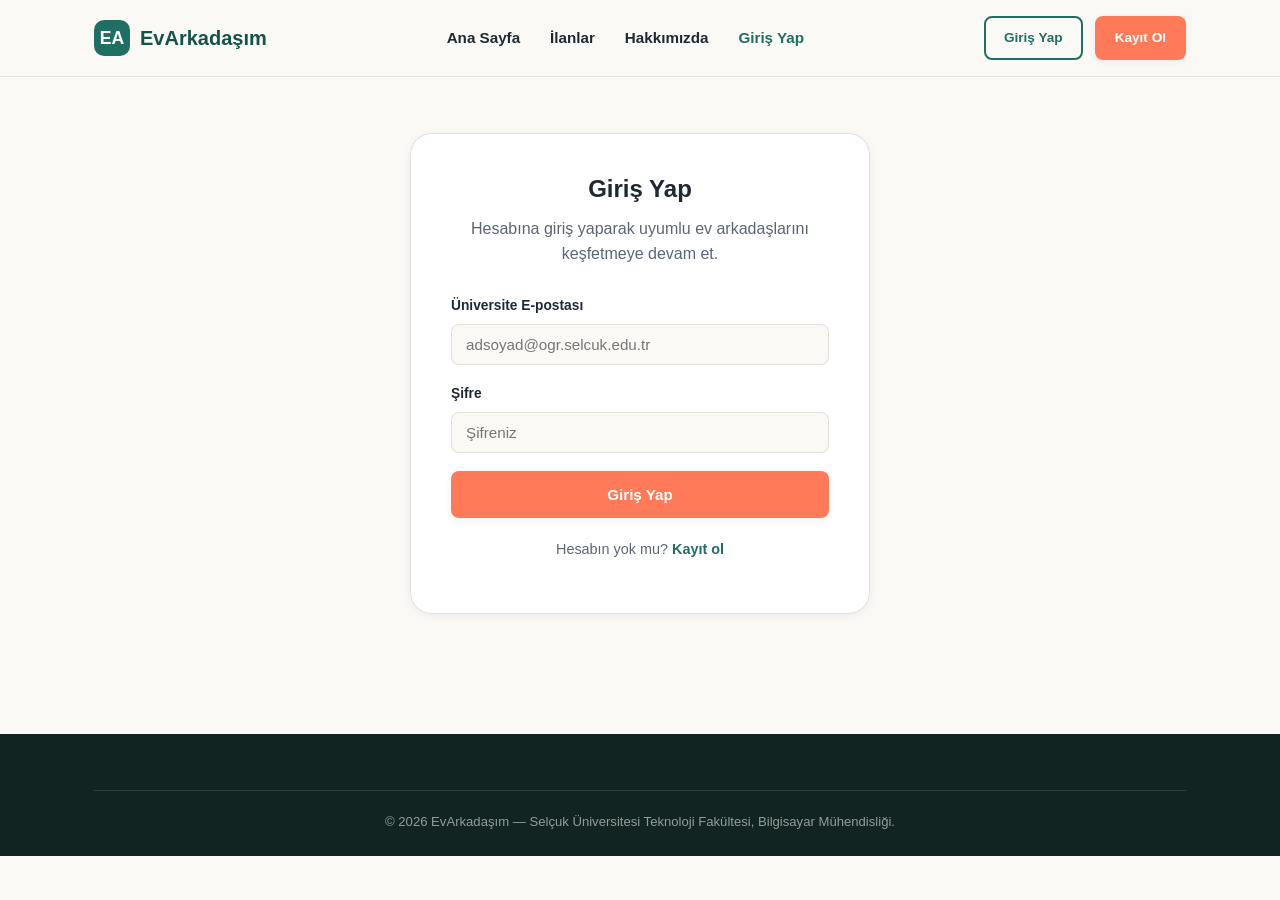
==== giris.html @ b9b1601d "First commit" ====
<!DOCTYPE html>
<html lang="tr">
<head>
<meta charset="UTF-8">
<meta name="viewport" content="width=device-width, initial-scale=1.0">
<title>Giriş Yap | EvArkadaşım</title>
<link rel="stylesheet" href="css/style.css">
</head>
<body>

<header class="site-header">
  <nav class="nav">
    <a href="index.html" class="brand">
      <span class="logo-mark">EA</span>
      EvArkadaşım
    </a>
    <button class="nav-toggle" aria-label="Menüyü aç">☰</button>
    <ul class="nav-links">
      <li><a href="index.html">Ana Sayfa</a></li>
      <li><a href="ilanlar.html">İlanlar</a></li>
      <li><a href="hakkimizda.html">Hakkımızda</a></li>
      <li><a href="giris.html" class="active">Giriş Yap</a></li>
    </ul>
    <div class="nav-actions">
      <a href="giris.html" class="btn btn-outline btn-sm">Giriş Yap</a>
      <a href="kayit.html" class="btn btn-primary btn-sm">Kayıt Ol</a>
    </div>
  </nav>
</header>

<main class="auth-wrap container">
  <div class="auth-card">
    <h1>Giriş Yap</h1>
    <p class="lead">Hesabına giriş yaparak uyumlu ev arkadaşlarını keşfetmeye devam et.</p>

    <form id="giris-form">
      <div class="form-field">
        <label for="eposta">Üniversite E-postası</label>
        <input type="email" id="eposta" required placeholder="adsoyad@ogr.selcuk.edu.tr">
      </div>
      <div class="form-field">
        <label for="sifre">Şifre</label>
        <input type="password" id="sifre" required placeholder="Şifreniz">
      </div>
      <button type="submit" class="btn btn-primary btn-block">Giriş Yap</button>
    </form>

    <p class="form-footer-text">Hesabın yok mu? <a href="kayit.html">Kayıt ol</a></p>
  </div>
</main>

<footer class="site-footer">
  <div class="container">
    <div class="footer-bottom">
      © 2026 EvArkadaşım — Selçuk Üniversitesi Teknoloji Fakültesi, Bilgisayar Mühendisliği.
    </div>
  </div>
</footer>

<script src="js/main.js"></script>
<script>
  document.getElementById("giris-form").addEventListener("submit", (e) => {
    e.preventDefault();
    alert("Prototip aşamasındayız: giriş işlemi, backend geliştirmesi tamamlandığında aktif olacaktır.");
  });
</script>
</body>
</html>
---- css/style.css ----
/* ===== Değişkenler ===== */
:root {
  --color-primary: #1f6f63;
  --color-primary-dark: #15524a;
  --color-primary-light: #e3f1ee;
  --color-accent: #ff7a59;
  --color-accent-dark: #e8613f;
  --color-bg: #faf9f6;
  --color-surface: #ffffff;
  --color-text: #1f2933;
  --color-text-muted: #5b6672;
  --color-border: #e3e0da;
  --radius-sm: 8px;
  --radius-md: 14px;
  --radius-lg: 22px;
  --shadow-sm: 0 2px 8px rgba(31, 41, 51, 0.06);
  --shadow-md: 0 8px 24px rgba(31, 41, 51, 0.10);
  --container-width: 1140px;
  --font-main: "Segoe UI", -apple-system, BlinkMacSystemFont, "Poppins", Roboto, sans-serif;
}

* { box-sizing: border-box; }

html { scroll-behavior: smooth; }

body {
  margin: 0;
  font-family: var(--font-main);
  background: var(--color-bg);
  color: var(--color-text);
  line-height: 1.6;
  -webkit-font-smoothing: antialiased;
}

img { max-width: 100%; display: block; }

a { color: inherit; text-decoration: none; }

ul { margin: 0; padding: 0; list-style: none; }

.container {
  width: 100%;
  max-width: var(--container-width);
  margin: 0 auto;
  padding: 0 24px;
}

h1, h2, h3, h4 { margin: 0 0 12px; line-height: 1.25; font-weight: 700; }
p { margin: 0 0 12px; color: var(--color-text-muted); }

.section { padding: 72px 0; }
.section-tight { padding: 40px 0; }
.section-title { text-align: center; max-width: 640px; margin: 0 auto 48px; }
.section-title h2 { font-size: 2rem; color: var(--color-text); }
.section-title p { font-size: 1.05rem; }

.eyebrow {
  display: inline-block;
  font-size: 0.78rem;
  font-weight: 700;
  letter-spacing: 0.06em;
  text-transform: uppercase;
  color: var(--color-primary);
  background: var(--color-primary-light);
  padding: 6px 14px;
  border-radius: 999px;
  margin-bottom: 14px;
}

/* ===== Butonlar ===== */
.btn {
  display: inline-flex;
  align-items: center;
  justify-content: center;
  gap: 8px;
  padding: 13px 26px;
  border-radius: var(--radius-sm);
  font-weight: 600;
  font-size: 0.95rem;
  border: 2px solid transparent;
  cursor: pointer;
  transition: transform 0.15s ease, box-shadow 0.15s ease, background 0.15s ease;
  white-space: nowrap;
}
.btn:hover { transform: translateY(-2px); }
.btn-primary { background: var(--color-accent); color: #fff; box-shadow: var(--shadow-sm); }
.btn-primary:hover { background: var(--color-accent-dark); box-shadow: var(--shadow-md); }
.btn-outline { background: transparent; border-color: var(--color-primary); color: var(--color-primary); }
.btn-outline:hover { background: var(--color-primary); color: #fff; }
.btn-ghost { background: var(--color-primary-light); color: var(--color-primary-dark); }
.btn-ghost:hover { background: #d4e9e4; }
.btn-block { width: 100%; }
.btn-sm { padding: 9px 18px; font-size: 0.85rem; }

/* ===== Header ===== */
.site-header {
  position: sticky;
  top: 0;
  z-index: 100;
  background: rgba(250, 249, 246, 0.92);
  backdrop-filter: blur(8px);
  border-bottom: 1px solid var(--color-border);
}
.nav {
  display: flex;
  align-items: center;
  justify-content: space-between;
  padding: 16px 24px;
  max-width: var(--container-width);
  margin: 0 auto;
}
.brand {
  display: flex;
  align-items: center;
  gap: 10px;
  font-weight: 800;
  font-size: 1.25rem;
  color: var(--color-primary-dark);
}
.brand .logo-mark {
  width: 36px; height: 36px;
  border-radius: 10px;
  background: var(--color-primary);
  color: #fff;
  display: flex; align-items: center; justify-content: center;
  font-size: 1.1rem;
}
.nav-links {
  display: flex;
  align-items: center;
  gap: 30px;
}
.nav-links a {
  font-weight: 600;
  font-size: 0.95rem;
  color: var(--color-text);
  position: relative;
  padding: 4px 0;
}
.nav-links a.active { color: var(--color-primary); }
.nav-links a:hover { color: var(--color-primary); }
.nav-actions { display: flex; align-items: center; gap: 12px; }
.nav-toggle {
  display: none;
  background: none;
  border: none;
  font-size: 1.6rem;
  cursor: pointer;
  color: var(--color-primary-dark);
}

@media (max-width: 860px) {
  .nav-links {
    position: absolute;
    top: 100%; left: 0; right: 0;
    background: var(--color-surface);
    flex-direction: column;
    align-items: flex-start;
    padding: 20px 24px;
    gap: 16px;
    border-bottom: 1px solid var(--color-border);
    box-shadow: var(--shadow-sm);
    display: none;
  }
  .nav-links.open { display: flex; }
  .nav-toggle { display: block; }
  .nav-actions .btn-outline { display: none; }
}

/* ===== Hero ===== */
.hero {
  padding: 64px 0 40px;
  display: grid;
  grid-template-columns: 1.1fr 0.9fr;
  gap: 48px;
  align-items: center;
}
.hero h1 { font-size: 2.6rem; color: var(--color-text); }
.hero-highlight { color: var(--color-primary); }
.hero p.lead { font-size: 1.1rem; max-width: 540px; }
.hero-actions { display: flex; gap: 14px; margin-top: 26px; flex-wrap: wrap; }
.hero-stats { display: flex; gap: 32px; margin-top: 36px; flex-wrap: wrap; }
.hero-stats div strong { display: block; font-size: 1.5rem; color: var(--color-primary-dark); }
.hero-stats div span { font-size: 0.85rem; color: var(--color-text-muted); }

.hero-art {
  position: relative;
  background: linear-gradient(145deg, var(--color-primary-light), #fff);
  border-radius: var(--radius-lg);
  padding: 28px;
  box-shadow: var(--shadow-md);
}
.hero-art .mock-card {
  background: var(--color-surface);
  border-radius: var(--radius-md);
  padding: 18px;
  box-shadow: var(--shadow-sm);
  display: flex;
  gap: 14px;
  align-items: flex-start;
  margin-bottom: 14px;
}
.hero-art .mock-card:last-child { margin-bottom: 0; }
.avatar {
  width: 46px; height: 46px;
  border-radius: 50%;
  background: var(--color-accent);
  color: #fff;
  display: flex; align-items: center; justify-content: center;
  font-weight: 700;
  flex-shrink: 0;
}
.avatar.alt { background: var(--color-primary); }
.match-score {
  margin-left: auto;
  font-size: 0.78rem;
  font-weight: 700;
  color: var(--color-primary-dark);
  background: var(--color-primary-light);
  padding: 4px 10px;
  border-radius: 999px;
  white-space: nowrap;
}

@media (max-width: 900px) {
  .hero { grid-template-columns: 1fr; padding-top: 32px; }
  .hero h1 { font-size: 2.1rem; }
}

/* ===== Nasıl Çalışır ===== */
.steps {
  display: grid;
  grid-template-columns: repeat(3, 1fr);
  gap: 24px;
}
.step-card {
  background: var(--color-surface);
  border: 1px solid var(--color-border);
  border-radius: var(--radius-md);
  padding: 28px;
  text-align: left;
}
.step-num {
  width: 38px; height: 38px;
  border-radius: 50%;
  background: var(--color-primary);
  color: #fff;
  display: flex; align-items: center; justify-content: center;
  font-weight: 700;
  margin-bottom: 16px;
}
@media (max-width: 860px) { .steps { grid-template-columns: 1fr; } }

/* ===== Özellik kartları ===== */
.features-grid {
  display: grid;
  grid-template-columns: repeat(3, 1fr);
  gap: 24px;
}
.feature-card {
  background: var(--color-surface);
  border-radius: var(--radius-md);
  padding: 26px;
  border: 1px solid var(--color-border);
  transition: transform .15s ease, box-shadow .15s ease;
}
.feature-card:hover { transform: translateY(-4px); box-shadow: var(--shadow-md); }
.feature-icon {
  width: 46px; height: 46px;
  border-radius: 12px;
  background: var(--color-primary-light);
  color: var(--color-primary-dark);
  display: flex; align-items: center; justify-content: center;
  margin-bottom: 16px;
  font-size: 1.3rem;
}
@media (max-width: 860px) { .features-grid { grid-template-columns: 1fr 1fr; } }
@media (max-width: 580px) { .features-grid { grid-template-columns: 1fr; } }

/* ===== Güven / Hedef bandı ===== */
.trust-band {
  background: var(--color-primary-dark);
  color: #fff;
  border-radius: var(--radius-lg);
  padding: 40px;
  display: grid;
  grid-template-columns: 1fr auto;
  gap: 24px;
  align-items: center;
}
.trust-band p { color: rgba(255,255,255,0.85); margin-bottom: 0; }
.trust-band h3 { color: #fff; margin-bottom: 8px; }
.sdg-badge {
  background: #fff;
  color: var(--color-primary-dark);
  border-radius: var(--radius-md);
  padding: 16px 20px;
  text-align: center;
  font-weight: 700;
  min-width: 170px;
}
.sdg-badge span { display: block; font-size: 0.75rem; font-weight: 500; color: var(--color-text-muted); margin-top: 4px; }
@media (max-width: 760px) { .trust-band { grid-template-columns: 1fr; text-align: center; } }

/* ===== CTA ===== */
.cta-band {
  text-align: center;
  background: var(--color-primary-light);
  border-radius: var(--radius-lg);
  padding: 56px 24px;
}
.cta-band h2 { font-size: 1.8rem; }

/* ===== Footer ===== */
.site-footer {
  background: #122421;
  color: rgba(255,255,255,0.75);
  padding: 56px 0 24px;
  margin-top: 40px;
}
.footer-grid {
  display: grid;
  grid-template-columns: 2fr 1fr 1fr 1fr;
  gap: 32px;
  margin-bottom: 32px;
}
.footer-grid h4 { color: #fff; font-size: 0.95rem; margin-bottom: 16px; }
.footer-grid a { color: rgba(255,255,255,0.7); font-size: 0.9rem; display: block; margin-bottom: 10px; }
.footer-grid a:hover { color: #fff; }
.footer-brand .brand { color: #fff; margin-bottom: 10px; }
.footer-brand .logo-mark { background: var(--color-accent); }
.footer-bottom {
  border-top: 1px solid rgba(255,255,255,0.12);
  padding-top: 20px;
  text-align: center;
  font-size: 0.82rem;
  color: rgba(255,255,255,0.55);
}
@media (max-width: 760px) { .footer-grid { grid-template-columns: 1fr 1fr; } }

/* ===== Sayfa başlığı (iç sayfalar) ===== */
.page-head {
  padding: 48px 0 24px;
  text-align: center;
}
.page-head .eyebrow { margin-bottom: 10px; }
.page-head h1 { font-size: 2rem; }

/* ===== İlanlar sayfası ===== */
.listing-layout {
  display: grid;
  grid-template-columns: 280px 1fr;
  gap: 32px;
  align-items: flex-start;
}
.filter-panel {
  background: var(--color-surface);
  border: 1px solid var(--color-border);
  border-radius: var(--radius-md);
  padding: 22px;
  position: sticky;
  top: 90px;
}
.filter-panel h3 { font-size: 1rem; margin-bottom: 18px; }
.filter-group { margin-bottom: 20px; }
.filter-group label.field-label {
  display: block;
  font-size: 0.82rem;
  font-weight: 700;
  color: var(--color-text-muted);
  text-transform: uppercase;
  letter-spacing: 0.03em;
  margin-bottom: 8px;
}
.filter-group select,
.filter-group input[type="text"] {
  width: 100%;
  padding: 10px 12px;
  border-radius: var(--radius-sm);
  border: 1px solid var(--color-border);
  font-size: 0.92rem;
  background: var(--color-bg);
  color: var(--color-text);
}
.checkbox-row { display: flex; align-items: center; gap: 8px; margin-bottom: 8px; font-size: 0.9rem; }
.checkbox-row input { width: 16px; height: 16px; accent-color: var(--color-primary); }
.range-value { font-size: 0.82rem; color: var(--color-text-muted); margin-top: 4px; }

.listing-results-head {
  display: flex;
  justify-content: space-between;
  align-items: center;
  margin-bottom: 18px;
  flex-wrap: wrap;
  gap: 10px;
}
.listing-results-head p { margin: 0; font-size: 0.92rem; }

.listing-grid {
  display: grid;
  grid-template-columns: repeat(2, 1fr);
  gap: 20px;
}
.listing-card {
  background: var(--color-surface);
  border: 1px solid var(--color-border);
  border-radius: var(--radius-md);
  padding: 20px;
  transition: transform .15s ease, box-shadow .15s ease;
}
.listing-card:hover { transform: translateY(-3px); box-shadow: var(--shadow-md); }
.listing-card-top { display: flex; gap: 12px; align-items: center; margin-bottom: 14px; }
.listing-card-top .meta { flex: 1; }
.listing-card-top .meta h4 { margin: 0; font-size: 1.02rem; }
.listing-card-top .meta span { font-size: 0.82rem; color: var(--color-text-muted); }
.tag-row { display: flex; flex-wrap: wrap; gap: 6px; margin-bottom: 14px; }
.tag {
  font-size: 0.76rem;
  font-weight: 600;
  background: var(--color-primary-light);
  color: var(--color-primary-dark);
  padding: 5px 10px;
  border-radius: 999px;
}
.tag.accent { background: #ffe9e1; color: var(--color-accent-dark); }
.listing-card-footer {
  display: flex;
  justify-content: space-between;
  align-items: center;
  border-top: 1px solid var(--color-border);
  padding-top: 14px;
}
.price { font-weight: 800; color: var(--color-primary-dark); font-size: 1.05rem; }
.price span { font-size: 0.78rem; font-weight: 500; color: var(--color-text-muted); }
.empty-state { text-align: center; padding: 60px 20px; color: var(--color-text-muted); display: none; }

@media (max-width: 900px) {
  .listing-layout { grid-template-columns: 1fr; }
  .filter-panel { position: static; }
  .listing-grid { grid-template-columns: 1fr; }
}

/* ===== Form sayfaları (giriş/kayıt) ===== */
.auth-wrap {
  display: flex;
  justify-content: center;
  padding: 56px 0 80px;
}
.auth-card {
  background: var(--color-surface);
  border: 1px solid var(--color-border);
  border-radius: var(--radius-lg);
  padding: 40px;
  width: 100%;
  max-width: 460px;
  box-shadow: var(--shadow-sm);
}
.auth-card h1 { font-size: 1.5rem; text-align: center; }
.auth-card > p.lead { text-align: center; margin-bottom: 28px; }
.form-field { margin-bottom: 18px; }
.form-field label {
  display: block;
  font-size: 0.86rem;
  font-weight: 700;
  margin-bottom: 7px;
}
.form-field input,
.form-field select,
.form-field textarea {
  width: 100%;
  padding: 11px 14px;
  border-radius: var(--radius-sm);
  border: 1px solid var(--color-border);
  font-size: 0.95rem;
  background: var(--color-bg);
  color: var(--color-text);
  font-family: inherit;
}
.form-field input:focus,
.form-field select:focus,
.form-field textarea:focus {
  outline: none;
  border-color: var(--color-primary);
  box-shadow: 0 0 0 3px var(--color-primary-light);
}
.form-hint { font-size: 0.78rem; color: var(--color-text-muted); margin-top: 6px; }
.form-row-2 { display: grid; grid-template-columns: 1fr 1fr; gap: 14px; }
.form-footer-text { text-align: center; margin-top: 20px; font-size: 0.9rem; }
.form-footer-text a { color: var(--color-primary); font-weight: 700; }
.consent-row { display: flex; gap: 10px; align-items: flex-start; font-size: 0.85rem; margin-bottom: 20px; }
.consent-row input { margin-top: 3px; accent-color: var(--color-primary); }
.badge-verify {
  display: inline-flex; align-items: center; gap: 6px;
  font-size: 0.78rem; font-weight: 700;
  color: var(--color-primary-dark);
  background: var(--color-primary-light);
  padding: 5px 10px; border-radius: 999px;
  margin-top: 6px;
}

/* ===== Hakkımızda ===== */
.value-grid {
  display: grid;
  grid-template-columns: repeat(2, 1fr);
  gap: 20px;
}
.value-card {
  background: var(--color-surface);
  border: 1px solid var(--color-border);
  border-radius: var(--radius-md);
  padding: 22px;
}
.value-card h4 { font-size: 1rem; display: flex; gap: 10px; align-items: center; }
@media (max-width: 760px) { .value-grid { grid-template-columns: 1fr; } }

.team-grid {
  display: grid;
  grid-template-columns: repeat(4, 1fr);
  gap: 18px;
}
.team-card {
  background: var(--color-surface);
  border: 1px solid var(--color-border);
  border-radius: var(--radius-md);
  padding: 22px;
  text-align: center;
}
.team-card .avatar { width: 56px; height: 56px; margin: 0 auto 12px; font-size: 1.2rem; }
.team-card h4 { margin-bottom: 2px; font-size: 0.98rem; }
.team-card span { font-size: 0.82rem; color: var(--color-text-muted); }
@media (max-width: 860px) { .team-grid { grid-template-columns: 1fr 1fr; } }

.kvkk-list li {
  display: flex;
  gap: 10px;
  padding: 10px 0;
  border-bottom: 1px solid var(--color-border);
  font-size: 0.93rem;
  color: var(--color-text-muted);
}
.kvkk-list li:last-child { border-bottom: none; }
.kvkk-list li::before { content: "✓"; color: var(--color-primary); font-weight: 800; }

/* ===== İlan detay ===== */
.detail-layout {
  display: grid;
  grid-template-columns: 1.6fr 1fr;
  gap: 32px;
}
.detail-card {
  background: var(--color-surface);
  border: 1px solid var(--color-border);
  border-radius: var(--radius-lg);
  padding: 28px;
  margin-bottom: 20px;
}
.detail-header { display: flex; gap: 16px; align-items: center; margin-bottom: 16px; }
.detail-header .avatar { width: 64px; height: 64px; font-size: 1.4rem; }
.detail-header h1 { font-size: 1.4rem; margin-bottom: 4px; }
.compat-table { width: 100%; border-collapse: collapse; margin-top: 10px; }
.compat-table td { padding: 10px 0; border-bottom: 1px solid var(--color-border); font-size: 0.92rem; }
.compat-table td:first-child { color: var(--color-text-muted); width: 45%; }
.compat-table td:last-child { font-weight: 600; }
.side-card { position: sticky; top: 90px; }
@media (max-width: 900px) { .detail-layout { grid-template-columns: 1fr; } .side-card { position: static; } }

/* ===== Yardımcılar ===== */
.text-center { text-align: center; }
.mt-0 { margin-top: 0; }
.mb-0 { margin-bottom: 0; }
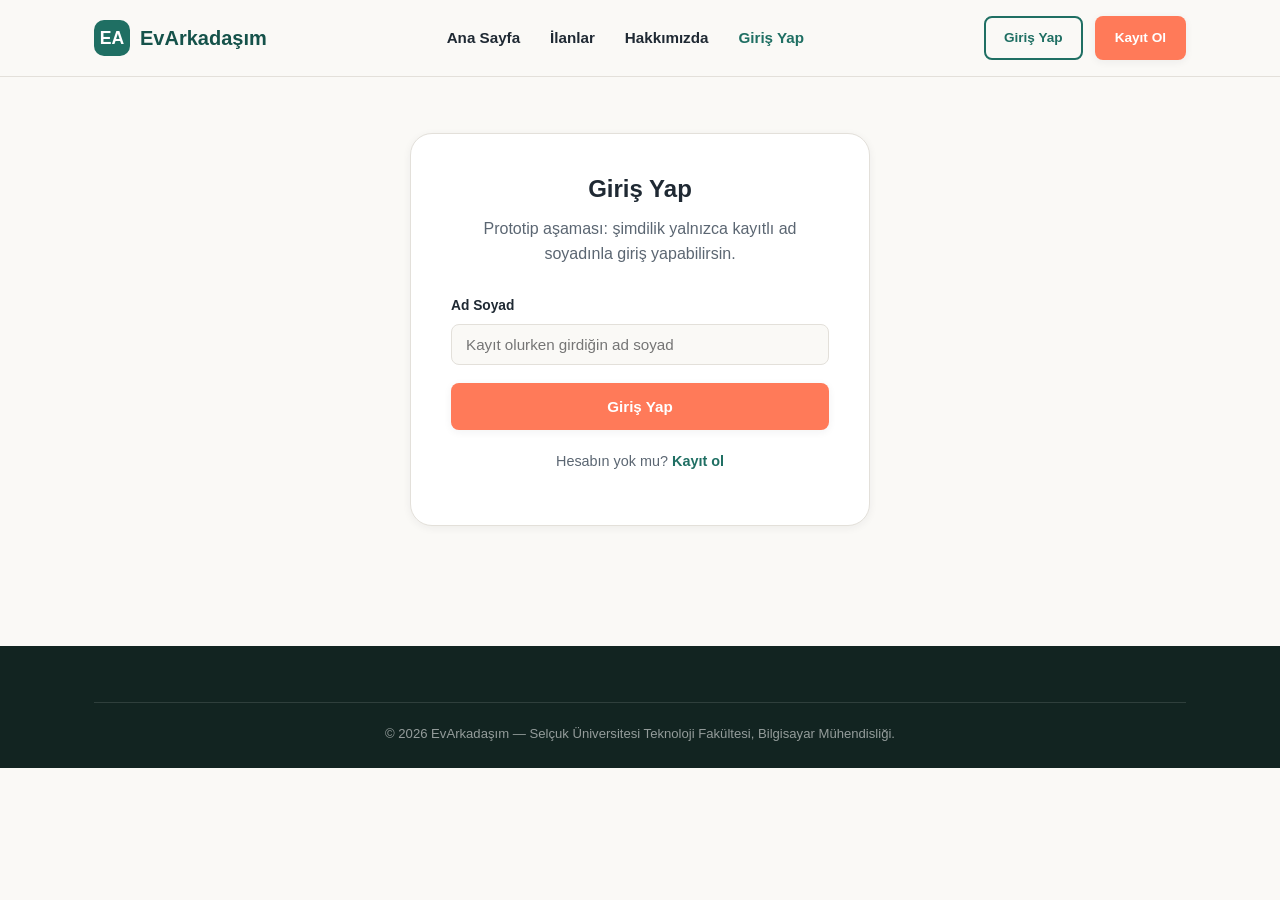
==== commit ebdf9631: "nisa" ====
--- a/giris.html
+++ b/giris.html
@@ -31,16 +31,12 @@
 <main class="auth-wrap container">
   <div class="auth-card">
     <h1>Giriş Yap</h1>
-    <p class="lead">Hesabına giriş yaparak uyumlu ev arkadaşlarını keşfetmeye devam et.</p>
+    <p class="lead">Prototip aşaması: şimdilik yalnızca kayıtlı ad soyadınla giriş yapabilirsin.</p>
 
     <form id="giris-form">
       <div class="form-field">
-        <label for="eposta">Üniversite E-postası</label>
-        <input type="email" id="eposta" required placeholder="adsoyad@ogr.selcuk.edu.tr">
-      </div>
-      <div class="form-field">
-        <label for="sifre">Şifre</label>
-        <input type="password" id="sifre" required placeholder="Şifreniz">
+        <label for="adSoyad">Ad Soyad</label>
+        <input type="text" id="adSoyad" required placeholder="Kayıt olurken girdiğin ad soyad">
       </div>
       <button type="submit" class="btn btn-primary btn-block">Giriş Yap</button>
     </form>
@@ -57,11 +53,22 @@
   </div>
 </footer>
 
+<script src="js/auth.js"></script>
 <script src="js/main.js"></script>
 <script>
   document.getElementById("giris-form").addEventListener("submit", (e) => {
     e.preventDefault();
-    alert("Prototip aşamasındayız: giriş işlemi, backend geliştirmesi tamamlandığında aktif olacaktır.");
+    const adSoyad = document.getElementById("adSoyad").value.trim();
+    const kullanici = kullaniciBul(adSoyad);
+
+    if (!kullanici) {
+      alert("Kayıtlı kullanıcı bulunamadı. Lütfen önce kayıt ol.");
+      return;
+    }
+
+    oturumAc(kullanici);
+    alert(`Giriş başarılı, hoş geldin ${kullanici.adSoyad}!`);
+    window.location.href = "index.html";
   });
 </script>
 </body>
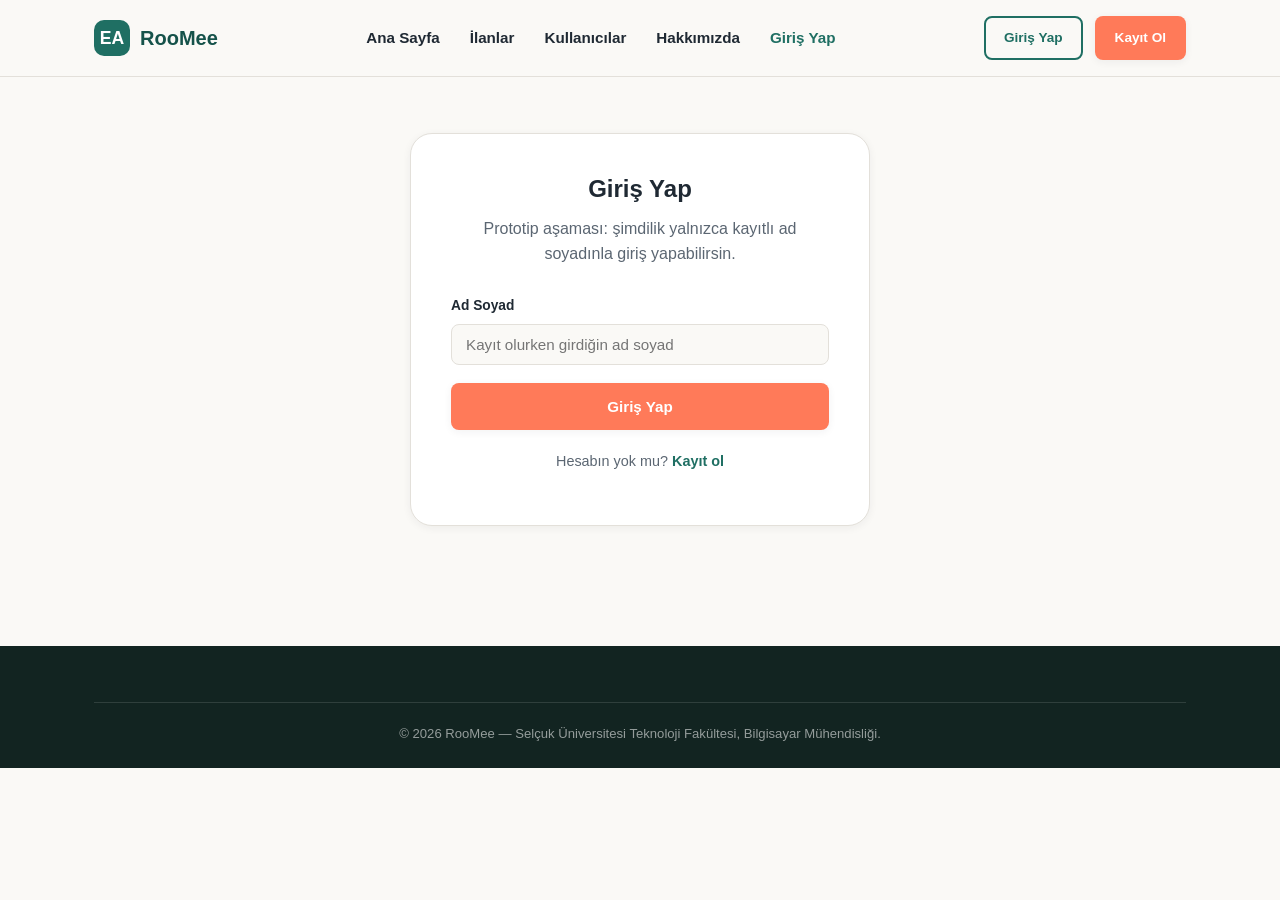
==== commit af42bd91: "Rename brand to RooMee on all pages and add Kullanicilar nav link Co-Authored-By: Claude Sonnet 5.5 " ====
--- a/giris.html
+++ b/giris.html
@@ -3,7 +3,7 @@
 <head>
 <meta charset="UTF-8">
 <meta name="viewport" content="width=device-width, initial-scale=1.0">
-<title>Giriş Yap | EvArkadaşım</title>
+<title>Giriş Yap | RooMee</title>
 <link rel="stylesheet" href="css/style.css">
 </head>
 <body>
@@ -12,12 +12,13 @@
   <nav class="nav">
     <a href="index.html" class="brand">
       <span class="logo-mark">EA</span>
-      EvArkadaşım
+      RooMee
     </a>
     <button class="nav-toggle" aria-label="Menüyü aç">☰</button>
     <ul class="nav-links">
       <li><a href="index.html">Ana Sayfa</a></li>
       <li><a href="ilanlar.html">İlanlar</a></li>
+      <li><a href="kullanicilar.html">Kullanıcılar</a></li>
       <li><a href="hakkimizda.html">Hakkımızda</a></li>
       <li><a href="giris.html" class="active">Giriş Yap</a></li>
     </ul>
@@ -48,7 +49,7 @@
 <footer class="site-footer">
   <div class="container">
     <div class="footer-bottom">
-      © 2026 EvArkadaşım — Selçuk Üniversitesi Teknoloji Fakültesi, Bilgisayar Mühendisliği.
+      © 2026 RooMee — Selçuk Üniversitesi Teknoloji Fakültesi, Bilgisayar Mühendisliği.
     </div>
   </div>
 </footer>
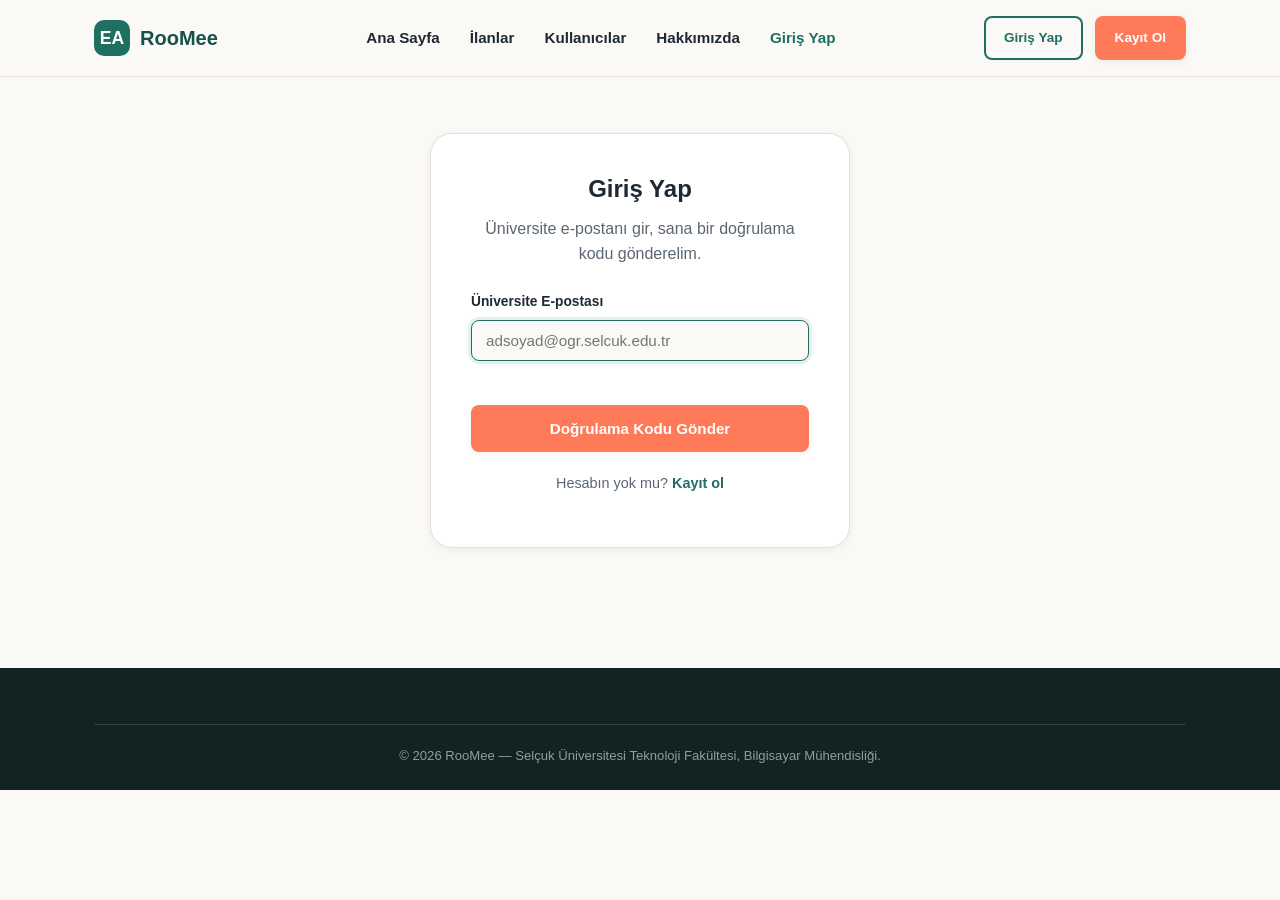
==== commit 9a210f23: "Redesign login: email + 6-digit code with inline errors Replaces the name-only login and alert() pop" ====
--- a/giris.html
+++ b/giris.html
@@ -5,6 +5,7 @@
 <meta name="viewport" content="width=device-width, initial-scale=1.0">
 <title>Giriş Yap | RooMee</title>
 <link rel="stylesheet" href="css/style.css">
+<link rel="stylesheet" href="assets/css/giris.css">
 </head>
 <body>
 
@@ -31,18 +32,60 @@
 
 <main class="auth-wrap container">
   <div class="auth-card">
-    <h1>Giriş Yap</h1>
-    <p class="lead">Prototip aşaması: şimdilik yalnızca kayıtlı ad soyadınla giriş yapabilirsin.</p>
 
-    <form id="giris-form">
-      <div class="form-field">
-        <label for="adSoyad">Ad Soyad</label>
-        <input type="text" id="adSoyad" required placeholder="Kayıt olurken girdiğin ad soyad">
+    <!-- ZATEN GİRİŞ YAPILMIŞSA -->
+    <div id="oturum-var" class="oturum-var" hidden>
+      <h1>Zaten giriş yaptın</h1>
+      <p class="lead">Hesabın: <strong id="oturum-ad"></strong></p>
+      <a class="btn btn-primary btn-block" href="index.html">Ana Sayfaya Git</a>
+      <button class="btn btn-ghost btn-block" id="cikis-yap" type="button" style="margin-top:10px">Çıkış Yap</button>
+    </div>
+
+    <!-- ADIM 1: E-POSTA -->
+    <div id="adim-1">
+      <h1>Giriş Yap</h1>
+      <p class="lead">Üniversite e-postanı gir, sana bir doğrulama kodu gönderelim.</p>
+
+      <form id="giris-form-1" novalidate>
+        <div class="form-field">
+          <label for="eposta">Üniversite E-postası</label>
+          <input type="email" id="eposta" name="eposta" autocomplete="email" autofocus required
+                 placeholder="adsoyad@ogr.selcuk.edu.tr" aria-describedby="eposta-hata">
+        </div>
+        <p class="form-error" id="eposta-hata" role="alert"></p>
+        <button type="submit" class="btn btn-primary btn-block">Doğrulama Kodu Gönder</button>
+      </form>
+
+      <p class="form-footer-text">Hesabın yok mu? <a href="kayit.html">Kayıt ol</a></p>
+    </div>
+
+    <!-- ADIM 2: KOD -->
+    <div id="adim-2" hidden>
+      <h1>Kodu Gir</h1>
+      <p class="lead"><strong id="hedef-eposta"></strong> adresine gönderilen 6 haneli kodu gir.</p>
+
+      <div class="demo-kod">
+        📩 <strong>Prototip modu:</strong> Gerçek e-posta gönderimi için bir backend gerekir.
+        Gönderilecek kod burada gösterilir:
+        <strong class="kod" id="demo-kod"></strong>
       </div>
-      <button type="submit" class="btn btn-primary btn-block">Giriş Yap</button>
-    </form>
 
-    <p class="form-footer-text">Hesabın yok mu? <a href="kayit.html">Kayıt ol</a></p>
+      <form id="giris-form-2" novalidate>
+        <div class="form-field">
+          <label for="kod">Doğrulama Kodu</label>
+          <input type="text" id="kod" class="kod-input" inputmode="numeric" maxlength="6"
+                 autocomplete="one-time-code" required placeholder="••••••" aria-describedby="kod-hata">
+        </div>
+        <p class="form-error" id="kod-hata" role="alert"></p>
+        <button type="submit" class="btn btn-primary btn-block">Giriş Yap</button>
+      </form>
+
+      <p class="form-footer-text auth-links">
+        <button type="button" id="kod-tekrar">Kodu tekrar gönder</button> ·
+        <button type="button" id="eposta-degistir">E-postayı değiştir</button>
+      </p>
+    </div>
+
   </div>
 </main>
 
@@ -56,21 +99,6 @@
 
 <script src="js/auth.js"></script>
 <script src="js/main.js"></script>
-<script>
-  document.getElementById("giris-form").addEventListener("submit", (e) => {
-    e.preventDefault();
-    const adSoyad = document.getElementById("adSoyad").value.trim();
-    const kullanici = kullaniciBul(adSoyad);
-
-    if (!kullanici) {
-      alert("Kayıtlı kullanıcı bulunamadı. Lütfen önce kayıt ol.");
-      return;
-    }
-
-    oturumAc(kullanici);
-    alert(`Giriş başarılı, hoş geldin ${kullanici.adSoyad}!`);
-    window.location.href = "index.html";
-  });
-</script>
+<script src="assets/js/giris.js"></script>
 </body>
 </html>
--- a/assets/css/giris.css
+++ b/assets/css/giris.css
@@ -0,0 +1,26 @@
+/* Giriş ekranı: yalnızca ek parçalar. Genel görünüm css/style.css'ten gelir. */
+.auth-card { max-width: 420px; }
+.auth-card .lead { text-align: center; margin-bottom: 24px; }
+.form-error {
+  min-height: 1.3em; margin: -6px 0 14px; font-size: 0.85rem; font-weight: 600;
+  color: var(--color-accent-dark);
+}
+.form-error a { text-decoration: underline; }
+.form-field input[aria-invalid="true"] { border-color: var(--color-accent-dark); }
+.demo-kod {
+  background: var(--color-primary-light); color: var(--color-primary-dark);
+  border-radius: var(--radius-md); padding: 14px 16px; margin-bottom: 20px; font-size: 0.85rem;
+}
+.demo-kod strong.kod {
+  display: block; margin-top: 6px; font-size: 1.6rem; font-weight: 800; letter-spacing: 0.2em;
+}
+.kod-input { text-align: center; letter-spacing: 0.35em; font-size: 1.3rem; }
+.auth-links { display: flex; justify-content: center; gap: 8px; flex-wrap: wrap; }
+.auth-links a { color: var(--color-primary); font-weight: 700; }
+.auth-links button {
+  background: none; border: none; padding: 0; font: inherit; cursor: pointer;
+  color: var(--color-primary); font-weight: 700;
+}
+.auth-links a:hover, .auth-links button:hover { text-decoration: underline; }
+.oturum-var { text-align: center; }
+.oturum-var .btn { margin-top: 8px; }
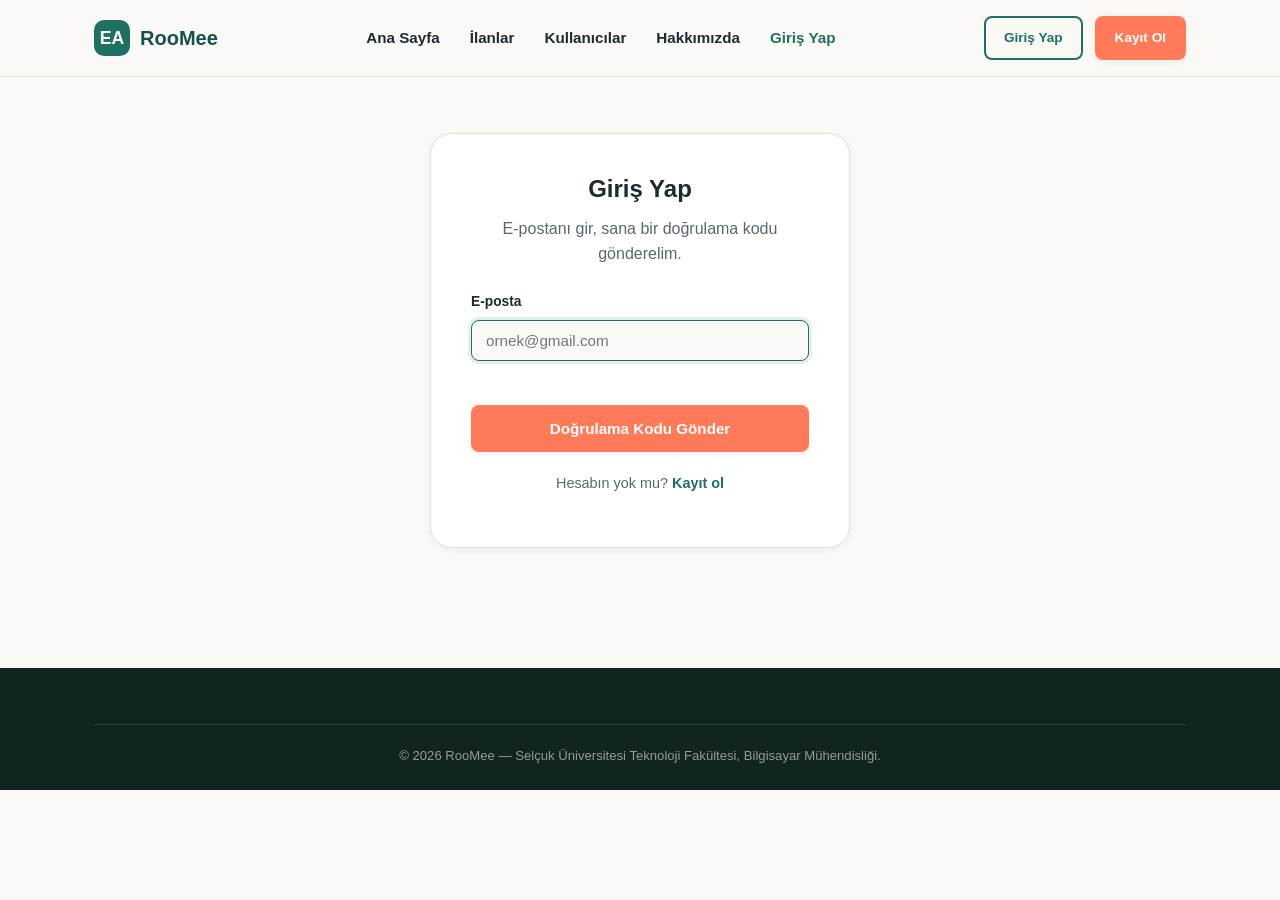
==== commit f080b945: "Allow any email for sign-up and login; .edu.tr only grants the student badge Non-students can now re" ====
--- a/giris.html
+++ b/giris.html
@@ -44,13 +44,13 @@
     <!-- ADIM 1: E-POSTA -->
     <div id="adim-1">
       <h1>Giriş Yap</h1>
-      <p class="lead">Üniversite e-postanı gir, sana bir doğrulama kodu gönderelim.</p>
+      <p class="lead">E-postanı gir, sana bir doğrulama kodu gönderelim.</p>
 
       <form id="giris-form-1" novalidate>
         <div class="form-field">
-          <label for="eposta">Üniversite E-postası</label>
+          <label for="eposta">E-posta</label>
           <input type="email" id="eposta" name="eposta" autocomplete="email" autofocus required
-                 placeholder="adsoyad@ogr.selcuk.edu.tr" aria-describedby="eposta-hata">
+                 placeholder="ornek@gmail.com" aria-describedby="eposta-hata">
         </div>
         <p class="form-error" id="eposta-hata" role="alert"></p>
         <button type="submit" class="btn btn-primary btn-block">Doğrulama Kodu Gönder</button>
